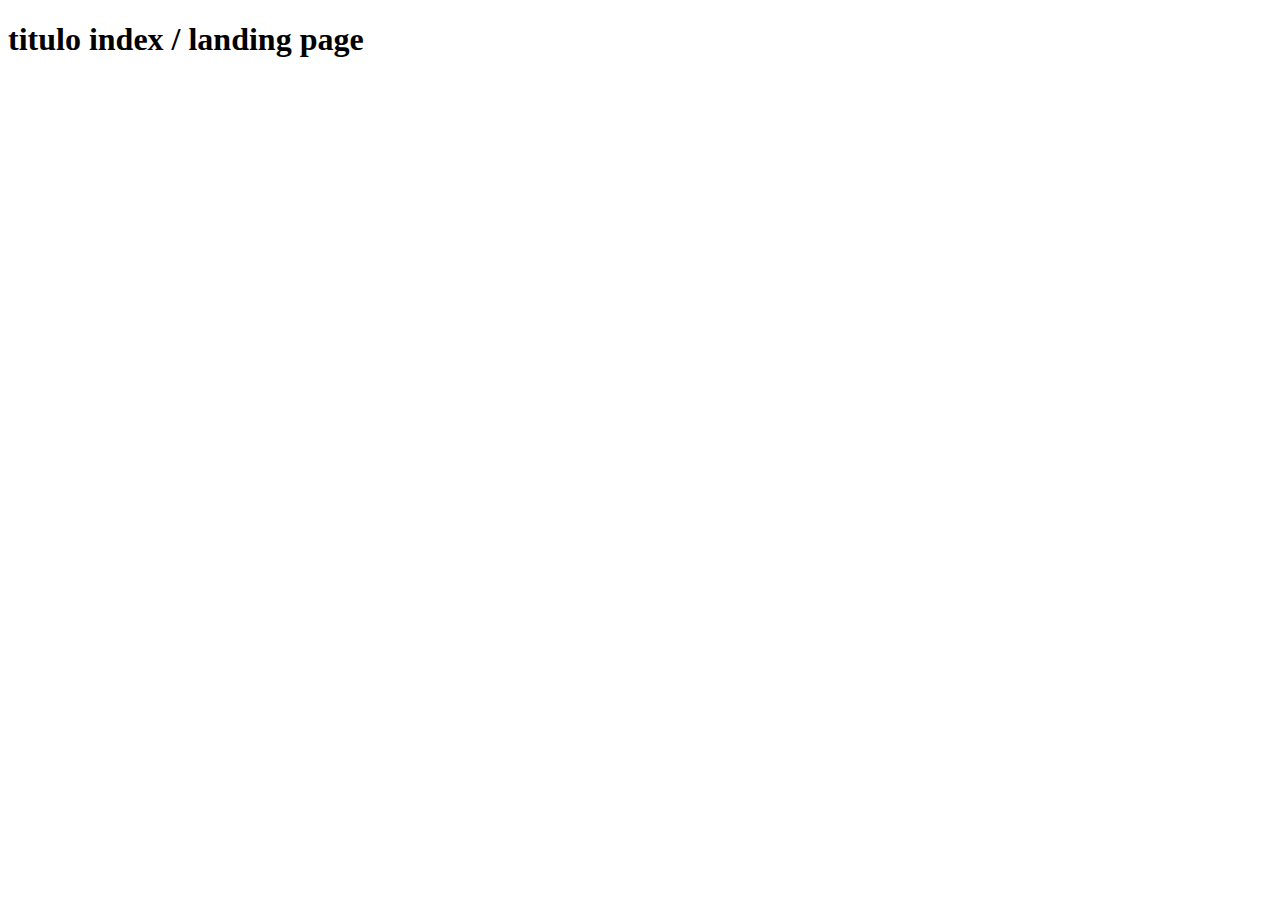
==== src/main/resources/static/pages/index.html @ 1121fd6f "index" ====
<!DOCTYPE html>
<html lang="en">
<head>
    <meta charset="UTF-8">
    <meta name="viewport" content="width=device-width, initial-scale=1.0">
    <title>Document</title>
</head>
<body>
    <h1>titulo index / landing page</h1>
</body>
</html>
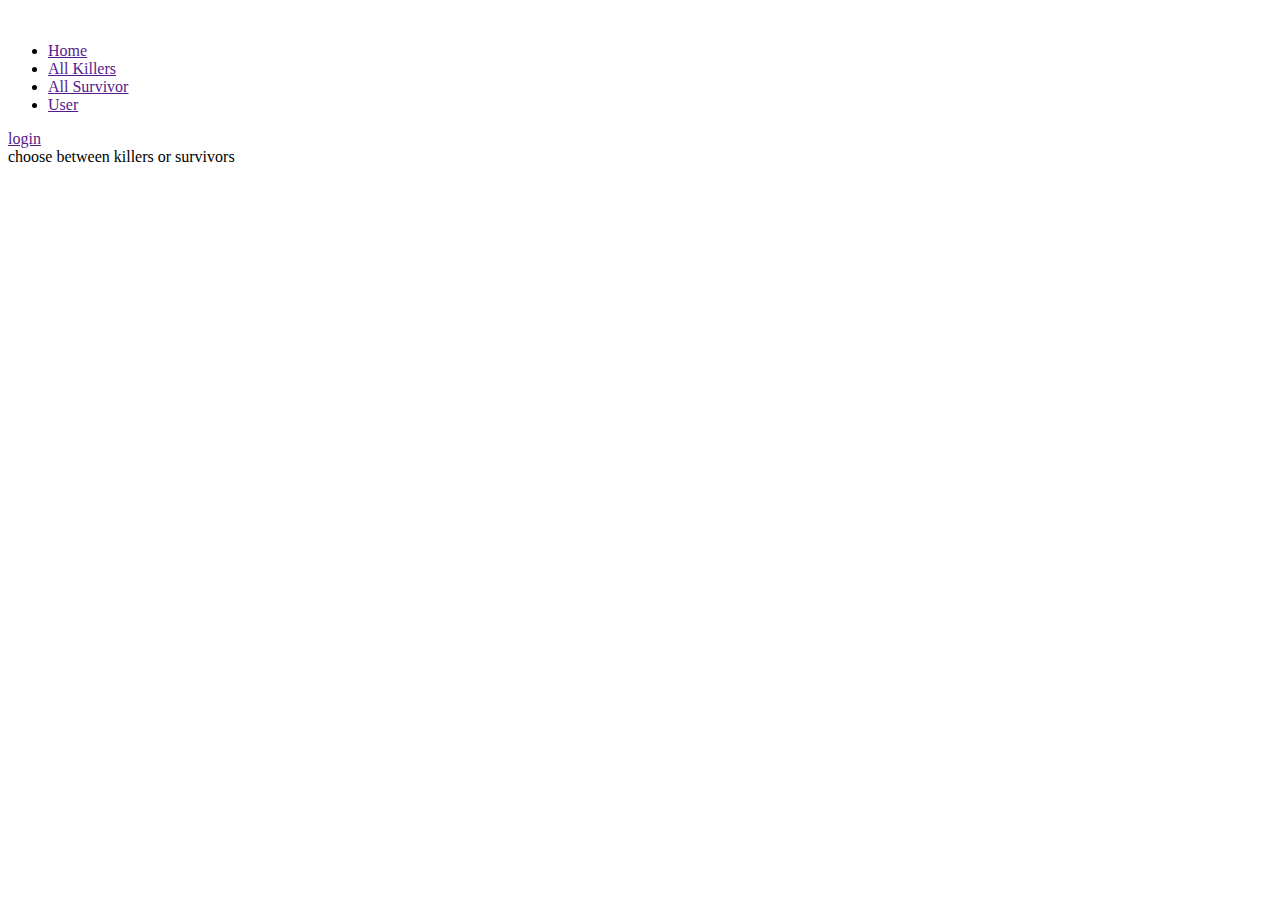
==== commit 1449b984: "front" ====
--- a/src/main/resources/static/pages/index.html
+++ b/src/main/resources/static/pages/index.html
@@ -3,9 +3,47 @@
 <head>
     <meta charset="UTF-8">
     <meta name="viewport" content="width=device-width, initial-scale=1.0">
-    <title>Document</title>
+    <link rel="stylesheet" href="./assets/landing.css">
+    <title>Landing Page</title>
 </head>
 <body>
-    <h1>titulo index / landing page</h1>
+    <header>
+    <nav class="navegador">
+        <img class="nav-logo" src="../img/dbd-logo.jpg" alt="">
+        <ul class="nav-menu">
+            <li class="item"> <a href=""> Home </a></li>
+            <li class="item"> <a href=""> All Killers </a></li>
+            <li class="item"> <a href=""> All Survivor </a></li>
+            <li class="item"> <a href=""> User </a></li>
+        </ul>
+        
+     
+        <a class="login" href="">login</a>
+        
+    </nav>
+</header>
+<main>
+    <div class="banner">
+
+    </div>
+    <!-- <h1>titulo index / landing page</h1> -->
+
+
+    <section class="post-banner">
+        choose between killers or survivors
+    </section>
+    <div class="">
+        <article>
+    <!-- #aa1a18 -->
+        </article>
+        <article>
+            <!-- #2e63a1 -->
+        </article>
+    </div>
+
+</main>
+<footer>
+    
+</footer> 
 </body>
 </html>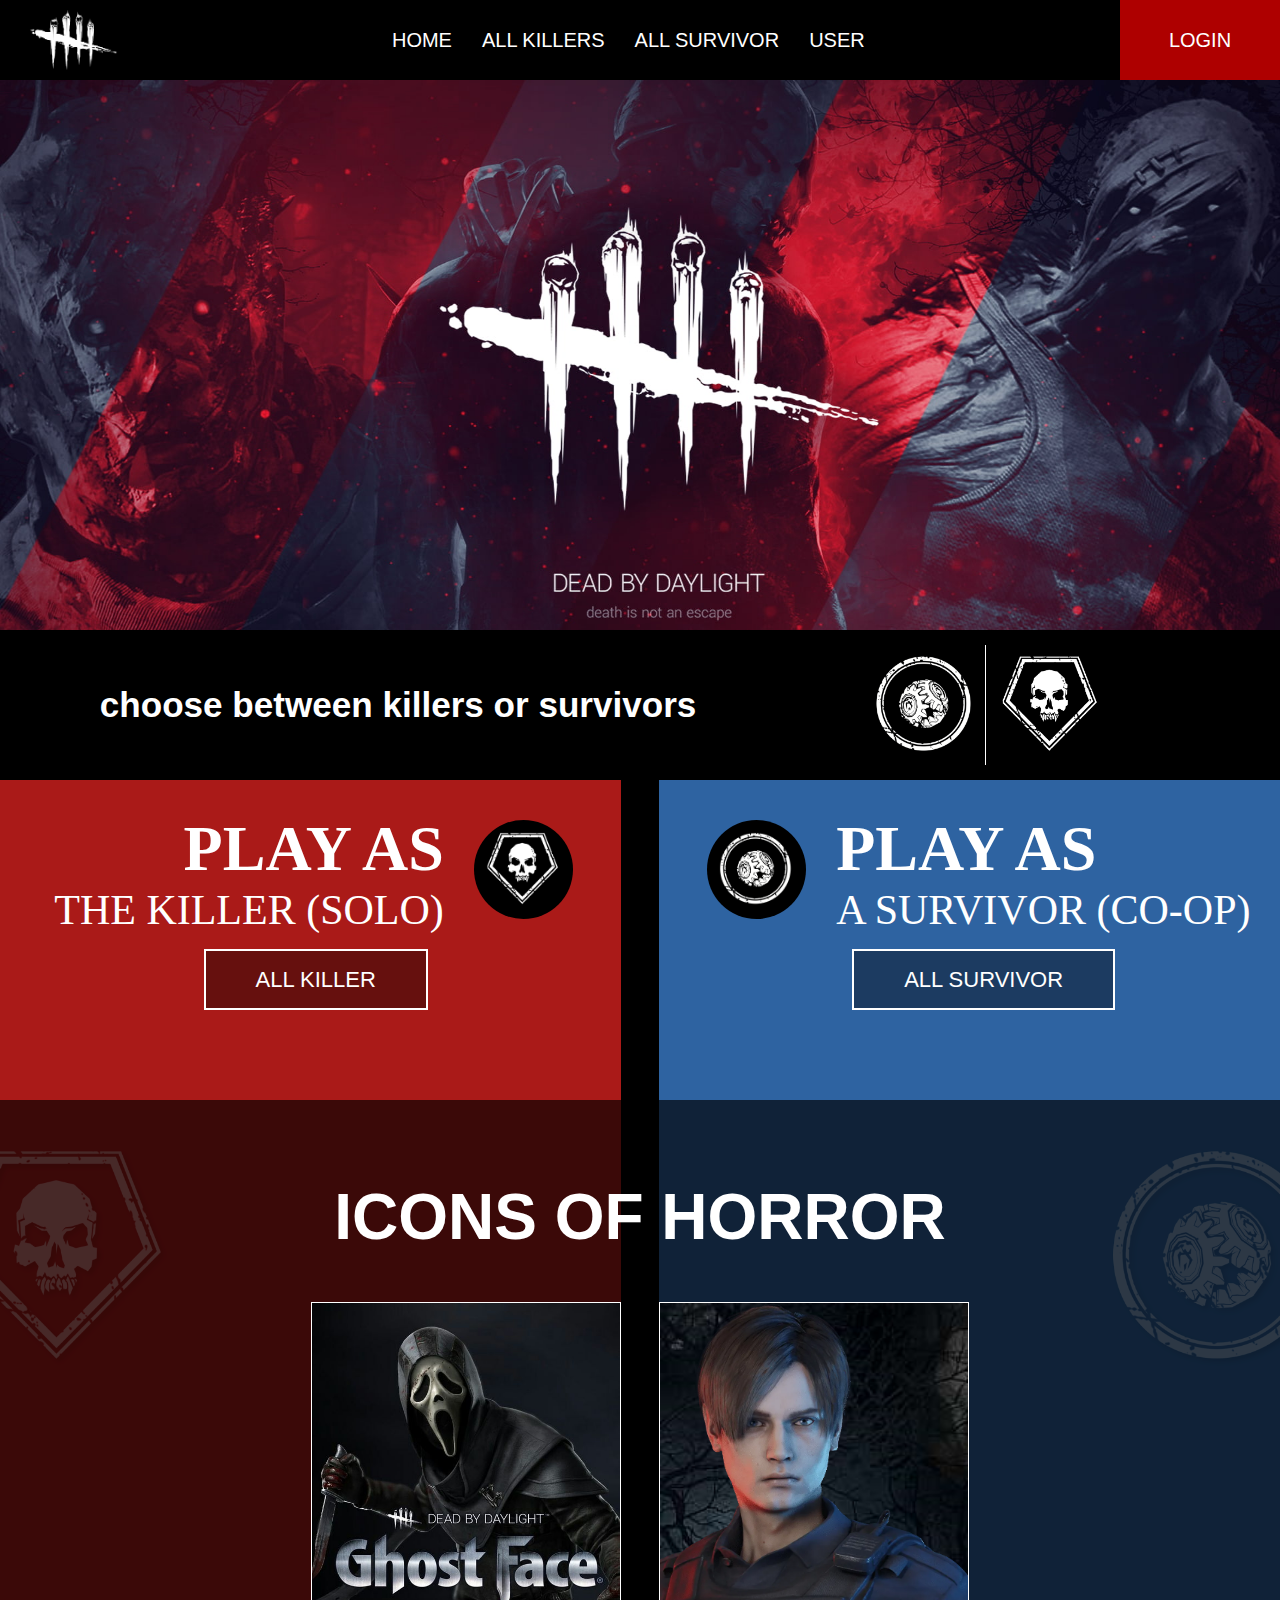
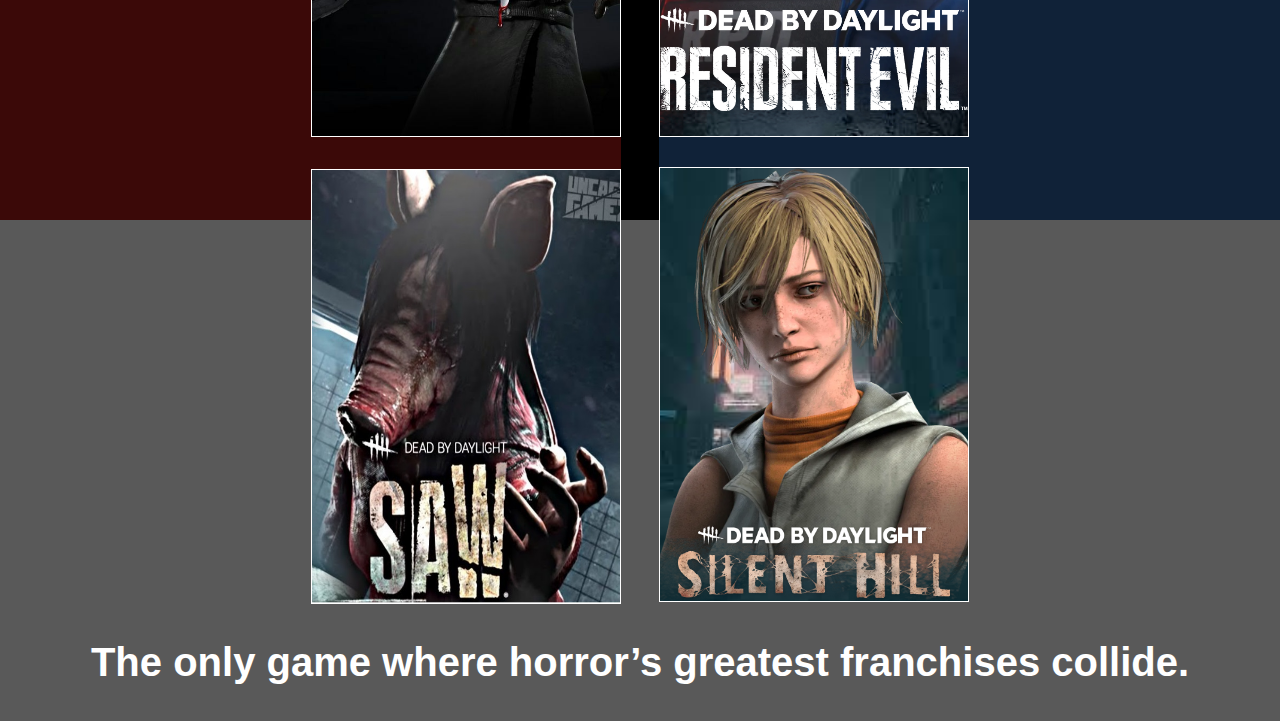
==== commit d8579109: "landin page y detalles" ====
--- a/src/main/resources/static/pages/index.html
+++ b/src/main/resources/static/pages/index.html
@@ -1,49 +1,106 @@
 <!DOCTYPE html>
 <html lang="en">
-<head>
-    <meta charset="UTF-8">
-    <meta name="viewport" content="width=device-width, initial-scale=1.0">
-    <link rel="stylesheet" href="./assets/landing.css">
+  <head>
+    <meta charset="UTF-8" />
+    <meta name="viewport" content="width=device-width, initial-scale=1.0" />
+    <link rel="stylesheet" href="./assets/landing.css" />
+    <link
+      rel="shortcut icon"
+      href="./assets/images/icon.jpg"
+      type="image/x-icon"
+    />
     <title>Landing Page</title>
-</head>
-<body>
+  </head>
+  <body>
     <header>
-    <nav class="navegador">
-        <img class="nav-logo" src="../img/dbd-logo.jpg" alt="">
+      <nav class="navegador">
+        <img class="nav-logo" src="../img/dbd-logo.jpg" alt="" />
         <ul class="nav-menu">
-            <li class="item"> <a href=""> Home </a></li>
-            <li class="item"> <a href=""> All Killers </a></li>
-            <li class="item"> <a href=""> All Survivor </a></li>
-            <li class="item"> <a href=""> User </a></li>
+          <li class="item"><a href=""> Home </a></li>
+          <li class="item"><a href=""> All Killers </a></li>
+          <li class="item"><a href=""> All Survivor </a></li>
+          <li class="item"><a href=""> User </a></li>
         </ul>
+
+        <a class="login" href="">login</a>
+      </nav>
+    </header>
+    <main>
+      <div class="banner"></div>
+      <!-- <h1>titulo index / landing page</h1> -->
+
+      <section class="post-banner">
+        <h3>choose between killers or survivors</h3>
+
+        <div class="img-icons">
+          <img src="../img/survivor-icon.png" alt="" />
+          <img src="../img/killer-icon.jpg" alt="" />
+        </div>
+      </section>
+      <div class="choose-one">
+        <article class="the-killers">
+          <div class="box-k">
+            <h3 class="play-as">PLAY AS</h3>
+            <p style="margin-bottom: 15px;">THE KILLER (SOLO)</p>
+
+            <a class="box-link bg-red" href="">all killer</a>
+          </div>
+          <div class="content-icon killer-left">
+            <img src="../img/killer-icon.jpg" alt="" />
+          </div>
+        </article>
+        <article class="the-survivors">
+          <div class="content-icon survi-right">
+            <img src="../img/survivor-icon.png" alt="" />
+          </div>
+
+          <div class="box-s">
+            <h3 class="play-as">PLAY AS</h3>
+            <p style="margin-bottom: 15px;">A SURVIVOR (CO-OP)</p>
+
+            <a class="box-link bg-blue" href="">all survivor</a>
+          </div>
+        </article>
+      </div>
+
+      <div class="dlcs">
+        <div class="tipe">
+          <img src="../img/killer-icon.jpg" alt="" " class="back-image-L">
+          <img src="../img/survivor-icon.png" alt="" class="back-image-R" />
+        </div>
+
+        <div class="dlcs-packs">
+          <h2>ICONS OF HORROR</h2>
+          <div class="container-packs">
+            <div class="container-killer">
+              <img src="../img/ghost-dlc.jpg" alt="" />
+
+              <img src="../img/saw-dlc.jpg" alt="" />
+            </div>
+
+            <div class="container-survi">
+              <div class="card-dlc">
+                <img src="../img/leon.jpg" alt="" />
+                <img src="../img/dlc-re.webp" alt="" />
+              </div>
+
+              <div class="card-dlc">
+                <img src="../img/cheryl.jpg" alt="" />
+                <img src="../img/dlc-silent-hill.jpg" alt="" />
+              </div>
+
+            </div>
+        </div>
+        <br>
         
-     
-        <a class="login" href="">login</a>
-        
-    </nav>
-</header>
-<main>
-    <div class="banner">
+        <br>
+          <h3 style="font-size: 40px;font-family: sans-serif;">The only game where horror’s greatest franchises collide.</h3>
+          <br>
+          <br>
 
-    </div>
-    <!-- <h1>titulo index / landing page</h1> -->
-
-
-    <section class="post-banner">
-        choose between killers or survivors
-    </section>
-    <div class="">
-        <article>
-    <!-- #aa1a18 -->
-        </article>
-        <article>
-            <!-- #2e63a1 -->
-        </article>
-    </div>
-
-</main>
-<footer>
-    
-</footer> 
-</body>
-</html>+        </div>
+      </div>
+    </main>
+    <footer></footer>
+  </body>
+</html>
--- a/src/main/resources/static/pages/assets/landing.css
+++ b/src/main/resources/static/pages/assets/landing.css
@@ -0,0 +1,330 @@
+*{
+    margin: 0;
+    padding: 0;
+    box-sizing: border-box;
+}
+body{
+    background: white;
+}
+.navegador{
+    width: 100%;
+    height: 80px;
+    background-color: black;
+    color: white;
+    display: flex;
+    justify-content: space-between;
+    align-items: center;
+}
+.nav-logo{
+    height: 100%;
+    padding: 10px;
+    margin-left: 10px;
+}
+
+
+.nav-menu{
+    /* border: 1px solid wheat; */
+    height: 100%;
+    display: flex;
+    list-style: none;
+    width: 75%;
+    justify-content: center;
+    align-items: center;
+    
+}
+
+.nav-menu .item a{
+    text-transform:uppercase ;
+    padding:10px 15px;
+    font-size: 20px;
+    font-family:sans-serif ;
+    color: white;
+    text-decoration: none;
+}
+
+.nav-menu .item a:hover{
+    background-color: white;
+    color: black;
+
+}
+
+.login {
+    height: 100%;
+    text-align: center;
+    width: 160px;
+    background: #ae0000;
+    color: white;
+    text-transform: uppercase;
+    text-decoration: none;
+    font-family:sans-serif;
+     font-size: 20px;
+     line-height: 80px;
+}
+
+
+.banner{
+    height: 550px;
+    background-position: center;
+    background-size: cover;
+    background: url(../../img/wallpaperflare.com_wallpaper.jpg)no-repeat;
+    background-size: cover;
+    background-position: 0% 25%;
+}
+
+.post-banner{
+    /* background: #4c4c4c; */
+    background: black;
+    height: 150px;
+    font-size: 30px;
+    font-family: sans-serif;
+    color: white;
+    display: flex;
+    align-items: center;
+    justify-content: space-evenly;
+}
+
+.img-icons{
+    width: 30%;
+    display: flex;
+    justify-content: center;
+    gap: 5px;
+    
+}
+
+.img-icons img{
+    box-sizing: content-box;
+    width: 100px;
+    padding: 10px;
+    
+}
+
+.img-icons img:first-child{
+    border-right: 1px solid white;
+}
+
+.choose-one{
+    background-color: black;
+    width: 100%;
+    display: flex;
+    justify-content: space-between;
+}
+
+.the-killers, .the-survivors{
+    width: 48.5%;
+    height: 20rem;
+    display: flex;
+    gap: 30px;
+
+}
+.box-k,.box-s{
+    margin-top: 2rem;
+    color: white;
+    font-size: 42px;
+    font-weight: 200;
+    gap: 10px;
+    
+}
+
+
+.box-k{
+    text-align: right;
+}
+
+.play-as{
+    font-size:64px;
+}
+
+.the-killers img, .the-survivors img{
+    width: 75px;
+    height: 75px;
+}
+
+.content-icon{
+    display:flex;
+    justify-content: center;
+    align-items: center;
+    width: 98.96px;
+    height: 98.95px;
+    background-color: black;
+    border-radius: 50%;
+    margin-top: 2.5rem;
+
+}
+
+.killer-left{
+    margin-right: 3rem;
+}
+
+.survi-right{
+    margin-left: 3rem;
+}
+.choose-one .the-killers{
+    background-color: #aa1a18;
+    justify-content: right;
+    margin-right: 15px;
+}
+
+.choose-one .the-survivors{
+    background-color: #2e63a1;
+
+}
+
+.box-link{
+    margin: 1rem;
+    color: white;
+    text-transform: uppercase;
+    text-decoration: none;
+    font-size: 22px;
+    font-family: Arial;
+    border: 2px solid white;
+    padding: 16px 50px;
+}
+
+
+.bg-red{
+    background-color: #66100e;
+}
+
+.bg-blue{
+    background-color:#1c3b61;
+}
+
+
+.box-link:hover{
+background:#cc0000 ;
+}
+
+.collaboration{
+    display: flex;
+    justify-content: space-between;
+    position: relative;
+}
+
+.dlc-killer{
+    background: #aa1a18;
+}
+
+.dlc-survi{
+background:#2e63a1 ;
+}
+
+
+.dlcs{
+    width: 100%;
+    height: 3rem;
+    background-color: black;
+}
+
+.tipe,
+.dlcs-packs{
+    position: absolute;
+}
+/* linear-gradient(to bottom, rgba(170, 26, 24, 1) 0%, rgba(170, 26, 24, 0.7) 100%); */
+.tipe{
+    padding-top: 3rem;
+    width: 100%;
+    height: 80%;
+    background: linear-gradient(to right, #aa1a18 0%, #aa1a18 48.5%,black 48.5%, black 51.5% , #2e63a1 51.5%, #2e63a1 100%);
+    display: flex;
+    justify-content:space-between;
+    overflow: hidden;
+}
+.back-image-L{
+    width:220px;
+    height: 220px;
+    opacity: .4;
+    transform: translateX(-50px); 
+}
+.back-image-R{
+    width:220px;
+    height: 220px;
+    opacity: .4;  
+    transform: translateX(50px); 
+}
+
+.dlcs-packs{
+    
+    color: white    ;
+    text-align: center;
+    width: 100%;
+    background-color: rgba(0, 0, 0, 0.65);
+}
+
+.dlcs-packs h2{
+    margin-top: 2rem;
+    padding: 3rem;
+    font-size: 64px;
+    font-family: Arial, Helvetica, sans-serif;
+}
+
+.container-packs{
+    display: flex;
+    justify-content: space-between;
+
+}
+
+.container-killer,.container-survi{
+    display: flex;
+    flex-wrap: wrap;
+    width: 48.5%;
+}
+
+.container-killer{
+    justify-content: end;
+    flex-wrap: wrap;
+    gap: 2rem;
+
+}
+
+
+.container-killer img {
+    border: 1px solid white;
+    width: 50%;
+    max-width: 310px;
+    min-width: 230px;
+    height: 435px;
+}
+
+.container-survi{
+    width: 48.5%;
+    display: flex;
+    justify-content: start;
+    gap:3%;
+ }
+
+ .container-survi .card-dlc {
+    position: relative;
+    min-width: 230px;
+    max-width: 310px;
+    width: 50%;
+    height: 435px;
+    border: 1px solid white;
+    overflow: hidden;
+}
+
+.card-dlc:first-child {
+    background: url(../../img/re-fondo.jpg) no-repeat;
+    background-size: cover;
+/* background-color: #222635; */
+}
+
+.card-dlc:nth-child(2){
+    background: url(../../img/sh-fondo.jpg) no-repeat;
+    background-size: cover;
+}
+.container-survi .card-dlc > img{
+    left: 0;
+    position: absolute;
+    width: 100%;
+   
+}
+
+.container-survi .card-dlc > img:first-child{
+    height:100% ;
+    object-fit: cover;
+}
+
+.card-dlc img:nth-child(2) {
+    left: 0;
+    bottom:0px; /* Mover la segunda imagen a la parte superior del contenedor */
+}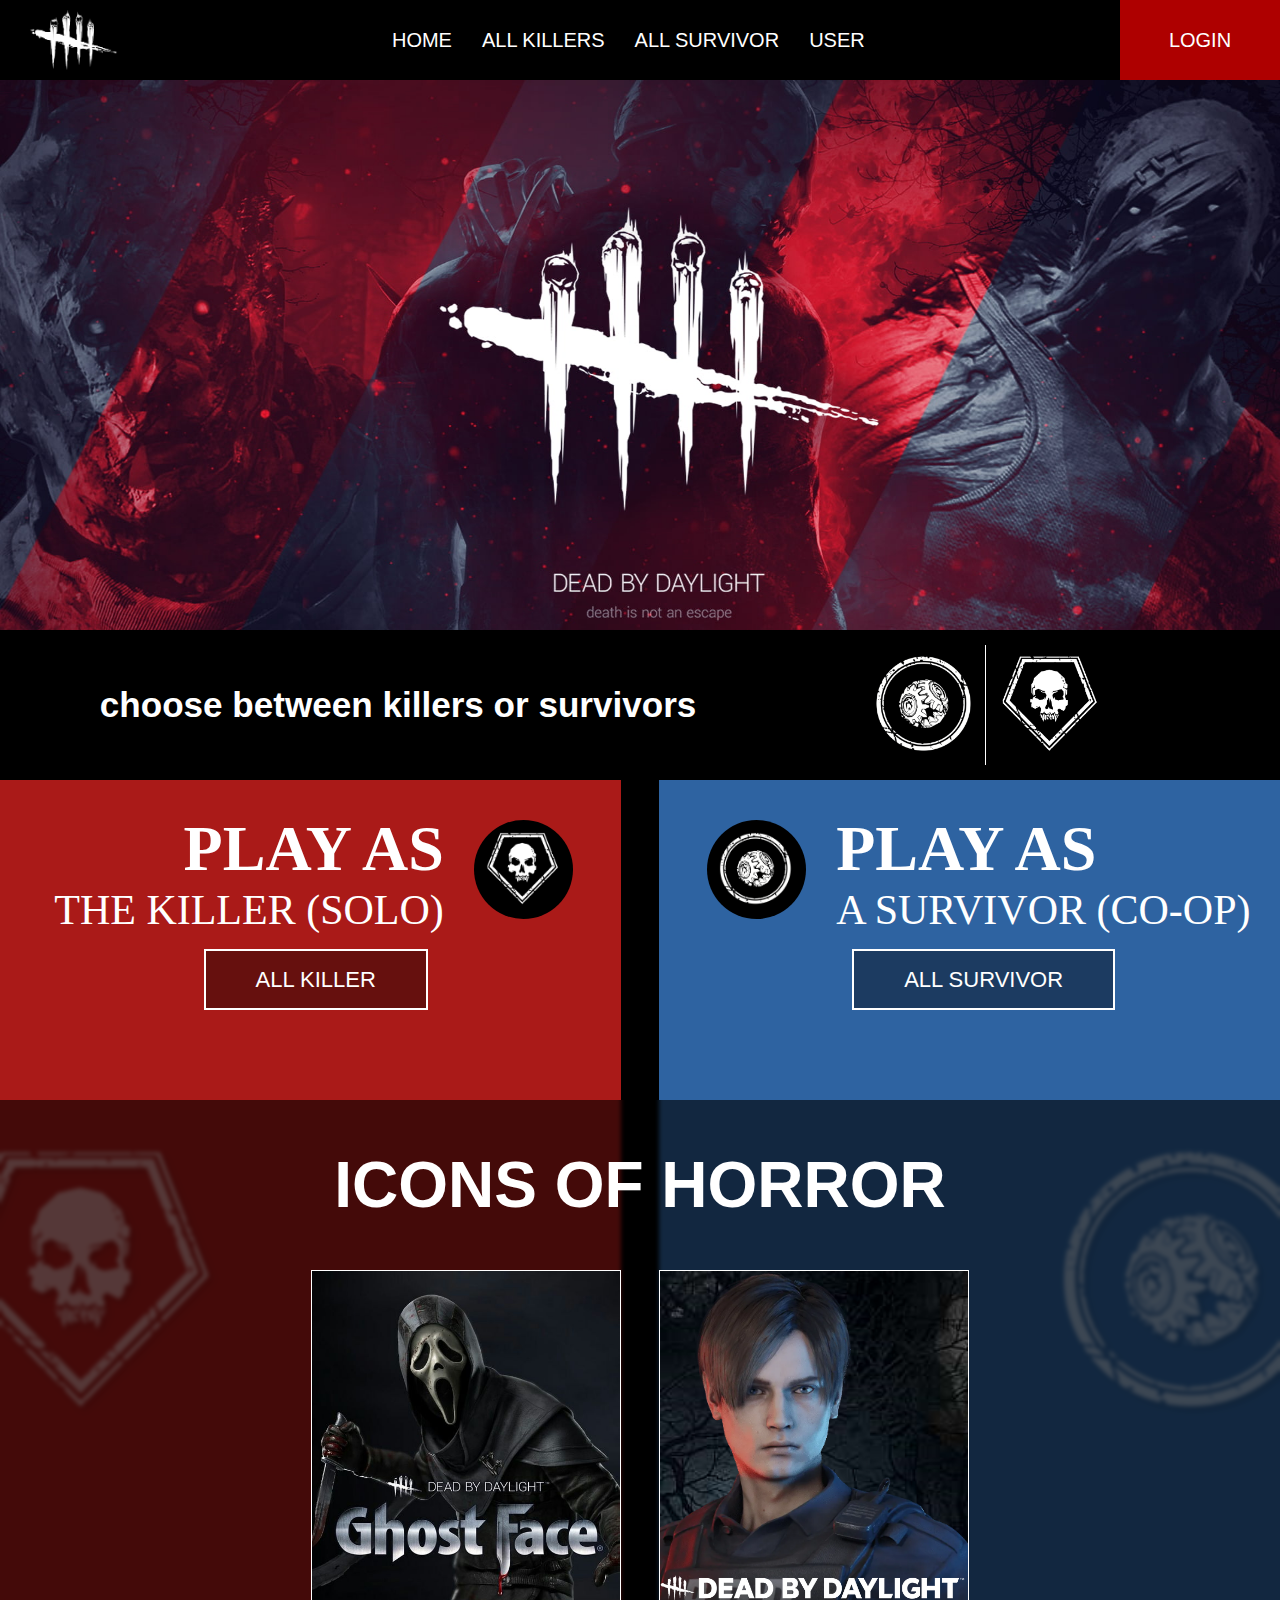
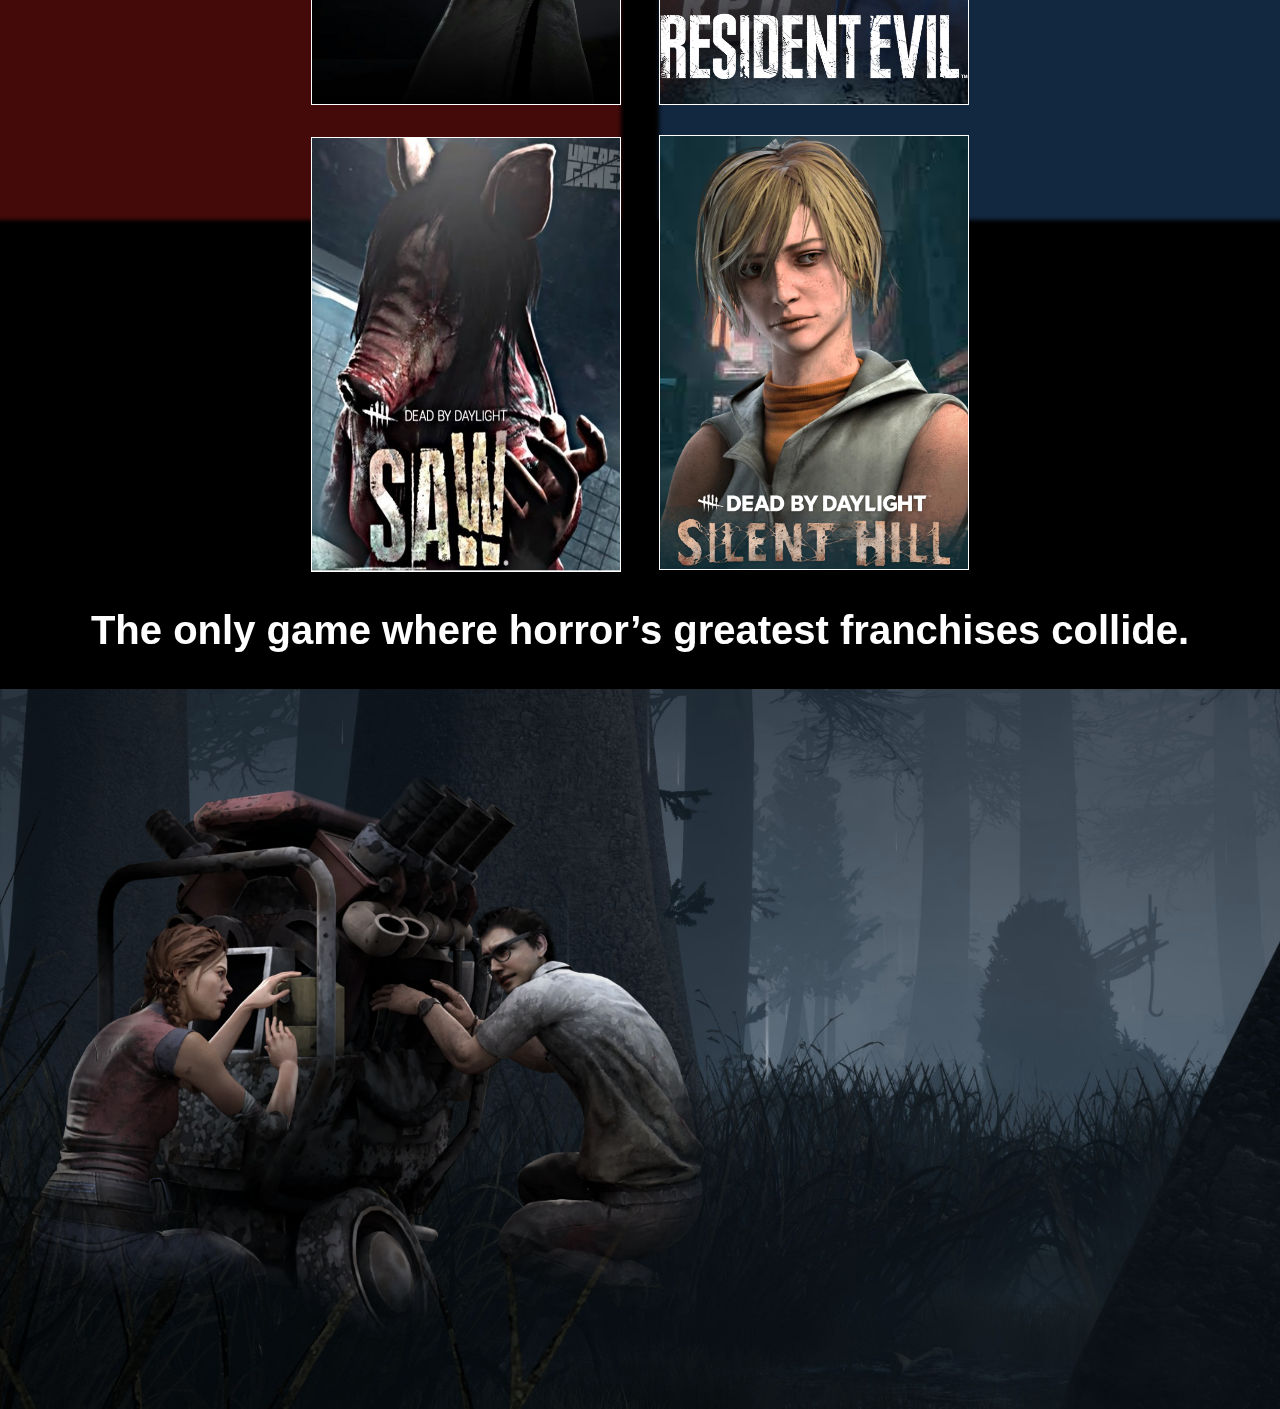
==== commit ab1fd927: "mejoras a la landing page" ====
--- a/src/main/resources/static/pages/index.html
+++ b/src/main/resources/static/pages/index.html
@@ -16,13 +16,13 @@
       <nav class="navegador">
         <img class="nav-logo" src="../img/dbd-logo.jpg" alt="" />
         <ul class="nav-menu">
-          <li class="item"><a href=""> Home </a></li>
-          <li class="item"><a href=""> All Killers </a></li>
+          <li class="item"><a href="./index.html"> Home </a></li>
+          <li class="item"><a href="./allKiller.html"> All Killers </a></li>
           <li class="item"><a href=""> All Survivor </a></li>
           <li class="item"><a href=""> User </a></li>
         </ul>
 
-        <a class="login" href="">login</a>
+        <a class="login" href="../formUser.html">login</a>
       </nav>
     </header>
     <main>
@@ -43,7 +43,7 @@
             <h3 class="play-as">PLAY AS</h3>
             <p style="margin-bottom: 15px;">THE KILLER (SOLO)</p>
 
-            <a class="box-link bg-red" href="">all killer</a>
+            <a class="box-link bg-red" href="./allKiller.html">all killer</a>
           </div>
           <div class="content-icon killer-left">
             <img src="../img/killer-icon.jpg" alt="" />
@@ -88,19 +88,28 @@
                 <img src="../img/cheryl.jpg" alt="" />
                 <img src="../img/dlc-silent-hill.jpg" alt="" />
               </div>
+            </div>
+          </div>
+          <br />
 
-            </div>
-        </div>
-        <br>
-        
-        <br>
-          <h3 style="font-size: 40px;font-family: sans-serif;">The only game where horror’s greatest franchises collide.</h3>
-          <br>
-          <br>
-
+          <br />
+          <h3 style="font-size: 40px; font-family: sans-serif;">
+            The only game where horror’s greatest franchises collide.
+          </h3>
+          <br />
+          <br />
+       
         </div>
       </div>
+      
+      <section class="wood">
+        <img src="../img/game-walljpg.webp" alt="">
+    </section>
+
+
+       
+
     </main>
-    <footer></footer>
+  
   </body>
 </html>
--- a/src/main/resources/static/pages/assets/landing.css
+++ b/src/main/resources/static/pages/assets/landing.css
@@ -211,12 +211,11 @@
 
 .dlcs{
     width: 100%;
-    height: 3rem;
+    /* height: 3rem; */
     background-color: black;
 }
 
-.tipe,
-.dlcs-packs{
+.tipe{
     position: absolute;
 }
 /* linear-gradient(to bottom, rgba(170, 26, 24, 1) 0%, rgba(170, 26, 24, 0.7) 100%); */
@@ -230,15 +229,15 @@
     overflow: hidden;
 }
 .back-image-L{
-    width:220px;
-    height: 220px;
-    opacity: .4;
+    width:270px;
+    height: 270px;
+    opacity: .5;
     transform: translateX(-50px); 
 }
 .back-image-R{
-    width:220px;
-    height: 220px;
-    opacity: .4;  
+    width:270px;
+    height: 270px;
+    opacity: .5;  
     transform: translateX(50px); 
 }
 
@@ -247,11 +246,12 @@
     color: white    ;
     text-align: center;
     width: 100%;
-    background-color: rgba(0, 0, 0, 0.65);
+    background-color: rgba(0, 0, 0, 0.6);
+    backdrop-filter:blur(2px) ;
 }
 
 .dlcs-packs h2{
-    margin-top: 2rem;
+    /* margin-top: 2rem; */
     padding: 3rem;
     font-size: 64px;
     font-family: Arial, Helvetica, sans-serif;
@@ -327,4 +327,33 @@
 .card-dlc img:nth-child(2) {
     left: 0;
     bottom:0px; /* Mover la segunda imagen a la parte superior del contenedor */
-}+}
+
+
+.wood{
+   background-color: rgba(0, 0, 0, 0.6);
+    display: flex;
+    width: 100%;
+    background: url(../../img/wood-background.jpg) no-repeat;
+    filter: grayscale(40%) ;
+    background-size: cover;
+    /* height: 600px; */
+height: 80vh;
+}
+
+.wood img {
+   margin: 30px;
+}
+
+/* .wood {
+    position: absolute;
+    bottom: 0;
+    left: 0;
+    position: relative;
+    width: 100%;
+    background: url(../../img/wood-background.jpg) no-repeat;
+    background-size: cover;
+    height: 400px;
+    color: white; /* Ajusta el color del texto según necesites 
+} */
+
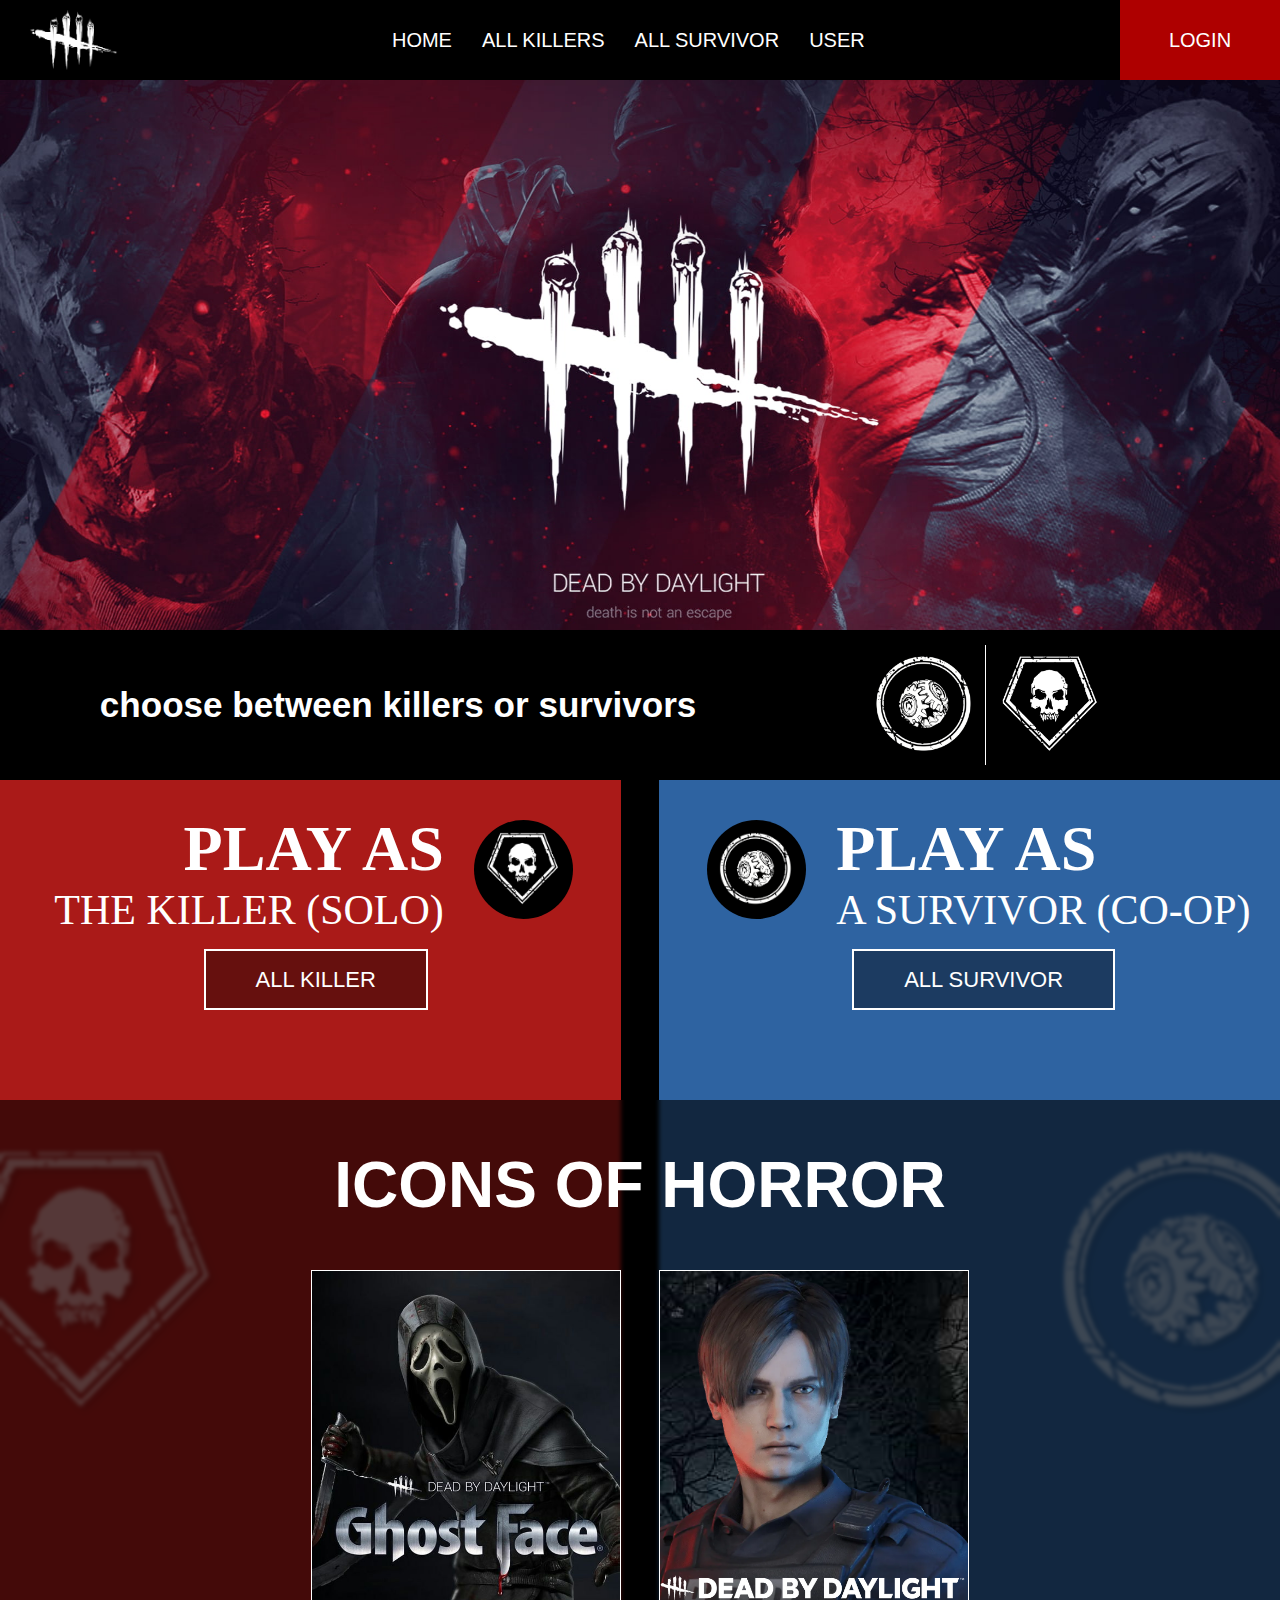
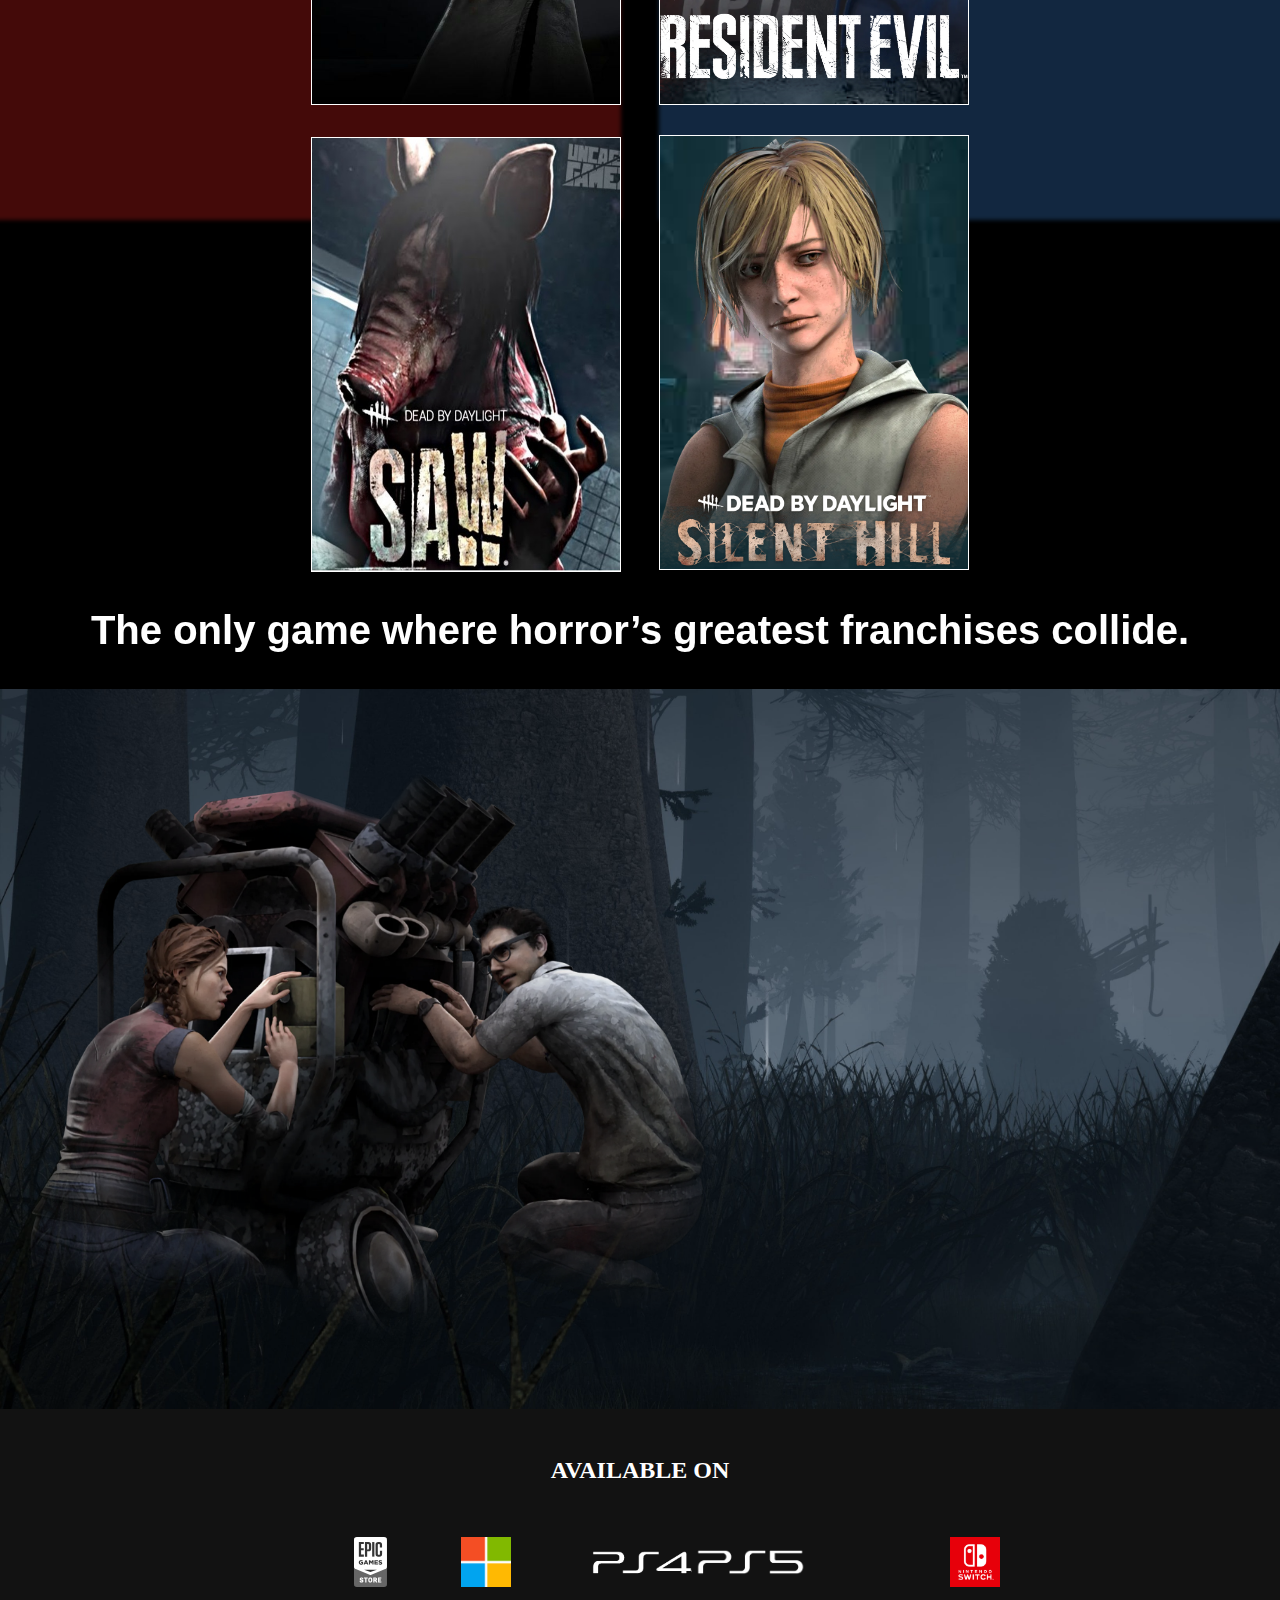
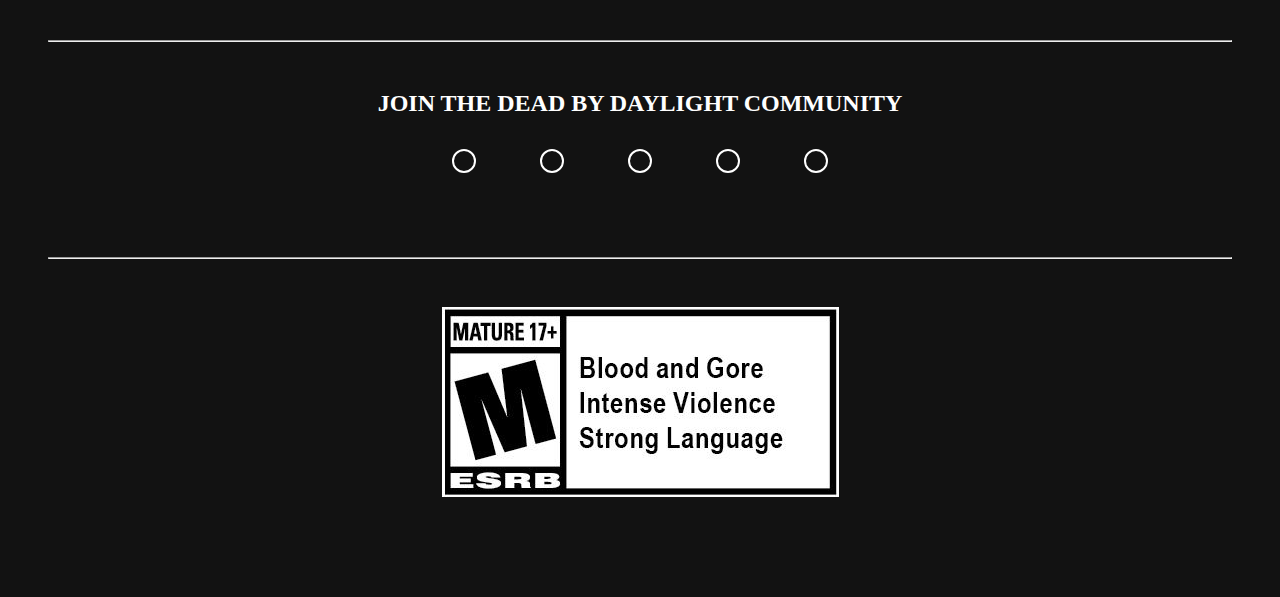
==== commit 145bd2d8: "landing pague fin de maquetado,  faltan detalles" ====
--- a/src/main/resources/static/pages/index.html
+++ b/src/main/resources/static/pages/index.html
@@ -3,6 +3,7 @@
   <head>
     <meta charset="UTF-8" />
     <meta name="viewport" content="width=device-width, initial-scale=1.0" />
+    <link rel="stylesheet" href="https://cdnjs.cloudflare.com/ajax/libs/font-awesome/6.5.1/css/all.min.css" integrity="sha512-DTOQO9RWCH3ppGqcWaEA1BIZOC6xxalwEsw9c2QQeAIftl+Vegovlnee1c9QX4TctnWMn13TZye+giMm8e2LwA==" crossorigin="anonymous" referrerpolicy="no-referrer" /> 
     <link rel="stylesheet" href="./assets/landing.css" />
     <link
       rel="shortcut icon"
@@ -110,6 +111,54 @@
        
 
     </main>
+    <footer>
+
+      <h3 >AVAILABLE ON </h3>
+<div>
+      <ul>
+        <li><i class="fa-brands fa-steam icon"></i></li>
+
+
+        <li><img src="../img/Epic_games_store_logo.svg " class="platform"> </li>
+
+        <li> <img src="../img/descarga.png" alt="" class="platform"> </li>
+
+        <li> 
+          <i class="fa-brands fa-playstation icon"></i> 
+          <img src="../img/ps4.png" alt="" class="img-texto"> 
+          <img src="../img/ps5.png" alt="" class="img-texto"> 
+        </li>
+
+        <li><i class="fa-brands fa-xbox icon"></i></li>
+
+        <li> <img src="../img/nintendo-switch.png" alt="" class="platform"> </li>
+
+      </ul>
+
+    </div>
+
+      <hr>
+
+      <div>
+      <h3>JOIN THE DEAD BY DAYLIGHT COMMUNITY</h3>
+
+      <ul>
+        <li><i class="fa-brands fa-youtube social"></i></li>
+        <li><i class="fa-brands fa-facebook social"></i></li>
+        <li><i class="fa-brands fa-x-twitter social"></i></li>
+        <li><i class="fa-brands fa-twitch social"></i></li>
+        <li><i class="fa-brands fa-instagram social"></i></li>
+      </ul>
+
+    </div>
+      <br>
+      <br>
+      <hr>
+
+    <div>
+      <img src="../img/gore.jpg" alt="">
+    </div>
+    </footer>
   
   </body>
 </html>
--- a/src/main/resources/static/pages/assets/landing.css
+++ b/src/main/resources/static/pages/assets/landing.css
@@ -345,15 +345,61 @@
    margin: 30px;
 }
 
-/* .wood {
-    position: absolute;
-    bottom: 0;
-    left: 0;
-    position: relative;
-    width: 100%;
-    background: url(../../img/wood-background.jpg) no-repeat;
-    background-size: cover;
-    height: 400px;
-    color: white; /* Ajusta el color del texto según necesites 
-} */
-
+footer{
+    text-align: center;
+    color: white;
+    background-color: #121212;
+    padding: 3rem;
+
+}
+
+footer h3{
+    font-size: 24px;
+}
+footer > div{
+    margin: 3rem 0; 
+}
+
+footer  ul {
+    list-style: none;
+    display: flex ;
+    justify-content: center;
+    flex-wrap: wrap;
+    /* width: 100%; */
+    margin: 1rem;
+    margin-top: 2rem;
+}
+
+footer  ul > li{
+    display: flex;
+    align-items: center;
+    
+    padding: 0 2rem;
+}
+
+.platform{
+    padding: 5px;
+    height: 60px;
+}
+.img-texto{
+    padding: 2px;
+    height: 30px;
+}
+.icon{
+    padding: 5px;
+    color: white;
+    font-size: 50px;
+}
+
+.social{
+    padding: 10px;
+    border-radius: 50%;
+    border: 2px solid white;
+    font-size: 25px;
+}
+
+.social:hover {
+    cursor: pointer;
+    transition: 0.3s;
+    background-color: #aa1a18;
+}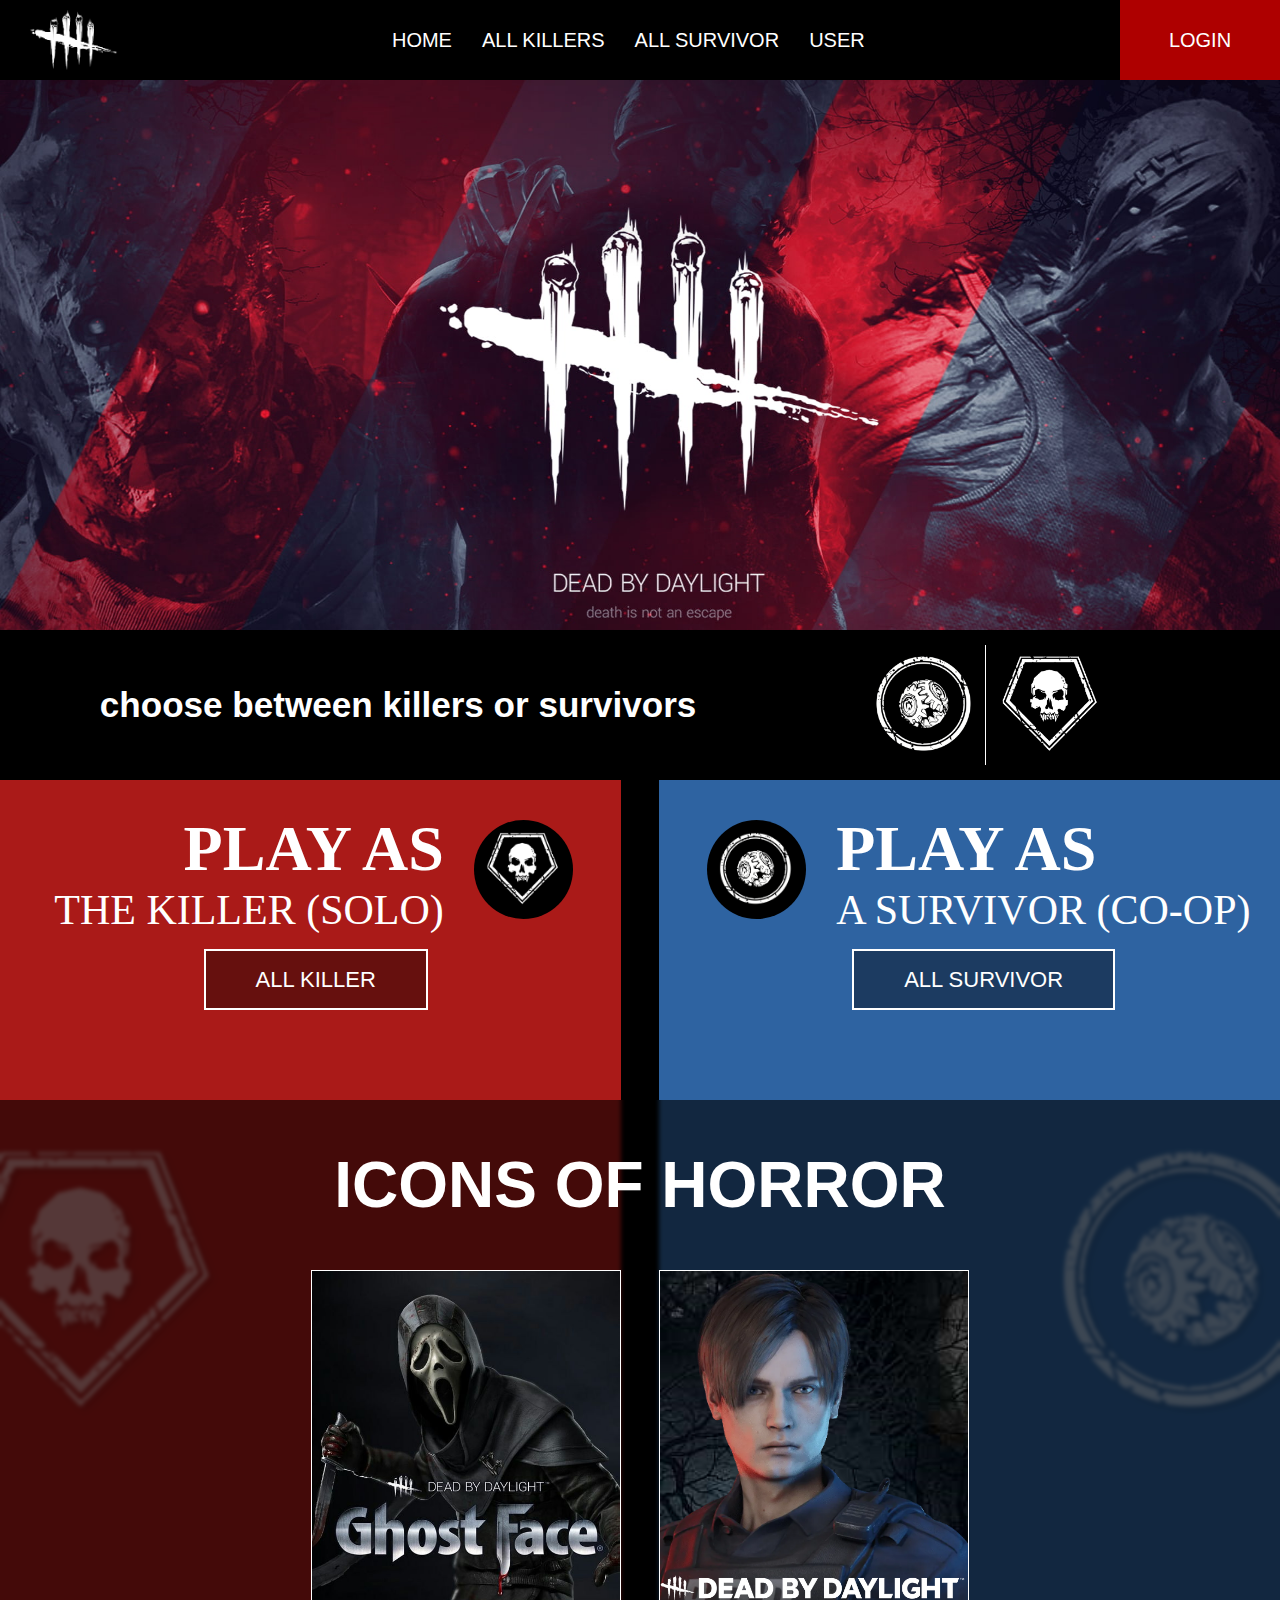
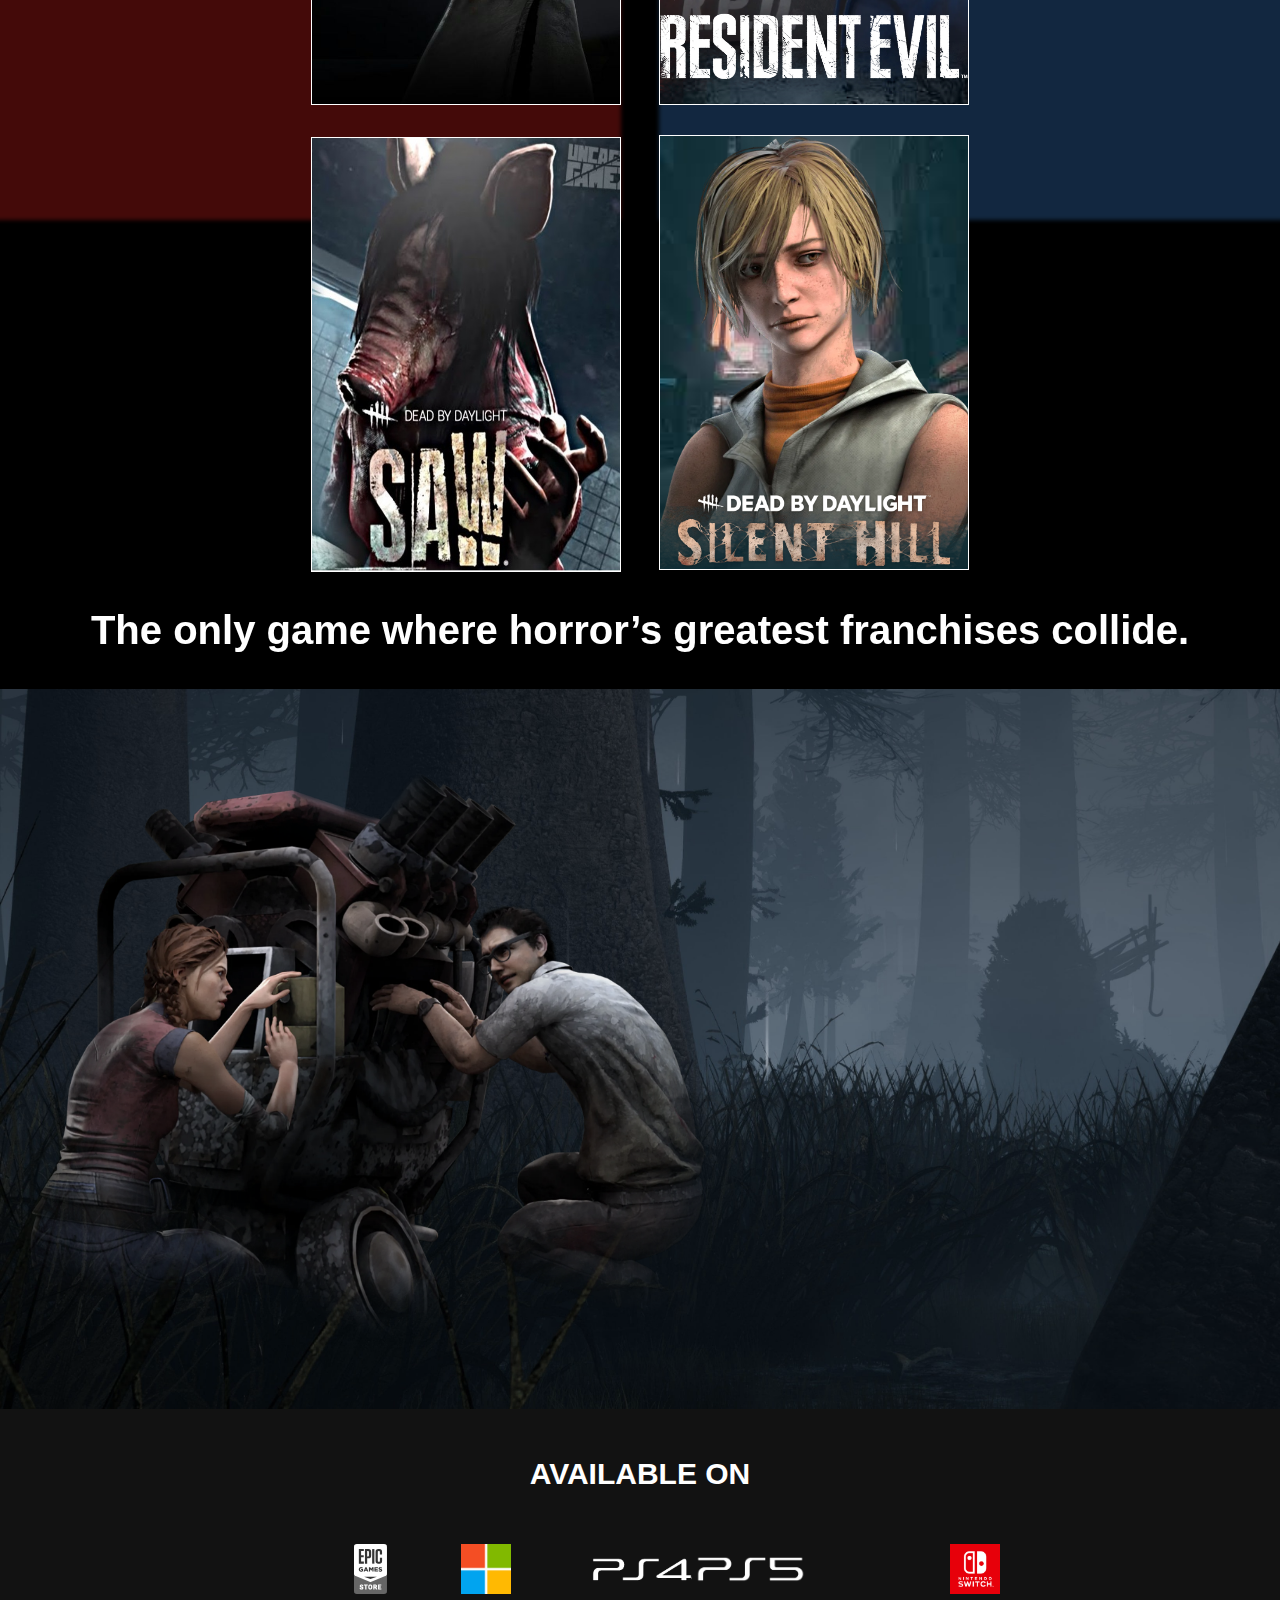
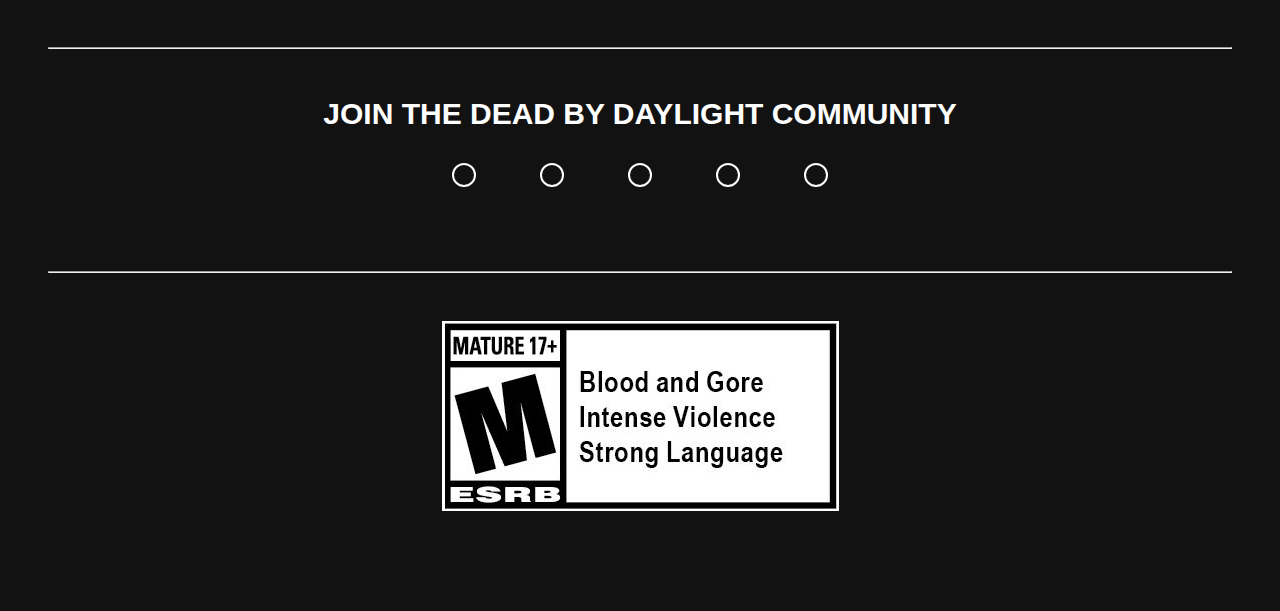
==== commit 2dc037ae: "correcciones de links" ====
--- a/src/main/resources/static/pages/index.html
+++ b/src/main/resources/static/pages/index.html
@@ -19,7 +19,7 @@
         <ul class="nav-menu">
           <li class="item"><a href="./index.html"> Home </a></li>
           <li class="item"><a href="./allKiller.html"> All Killers </a></li>
-          <li class="item"><a href=""> All Survivor </a></li>
+          <li class="item"><a href="./allSurvi.html"> All Survivor </a></li>
           <li class="item"><a href=""> User </a></li>
         </ul>
 
@@ -59,7 +59,7 @@
             <h3 class="play-as">PLAY AS</h3>
             <p style="margin-bottom: 15px;">A SURVIVOR (CO-OP)</p>
 
-            <a class="box-link bg-blue" href="">all survivor</a>
+            <a class="box-link bg-blue" href="./allSurvi.html">all survivor</a>
           </div>
         </article>
       </div>
--- a/src/main/resources/static/pages/assets/landing.css
+++ b/src/main/resources/static/pages/assets/landing.css
@@ -354,7 +354,8 @@
 }
 
 footer h3{
-    font-size: 24px;
+    font-size: 30px;
+    font-family: arial;
 }
 footer > div{
     margin: 3rem 0; 
